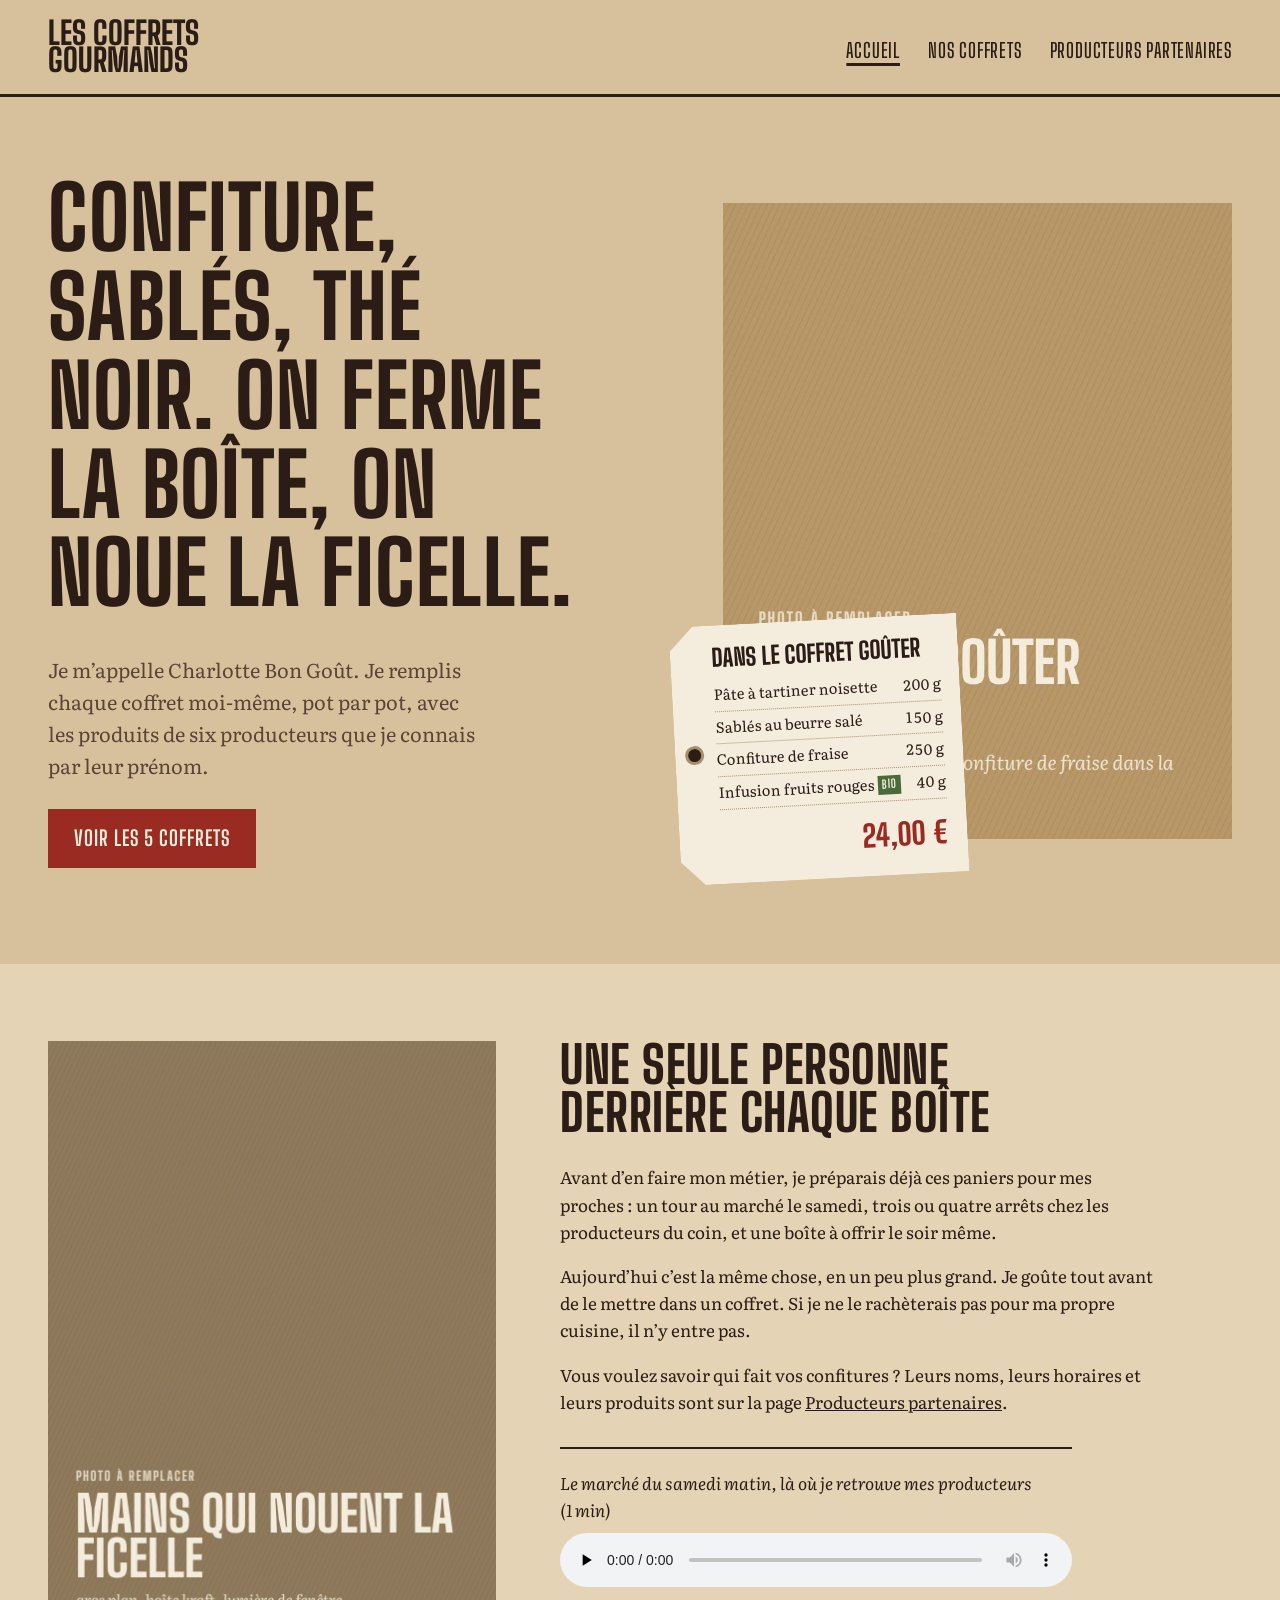
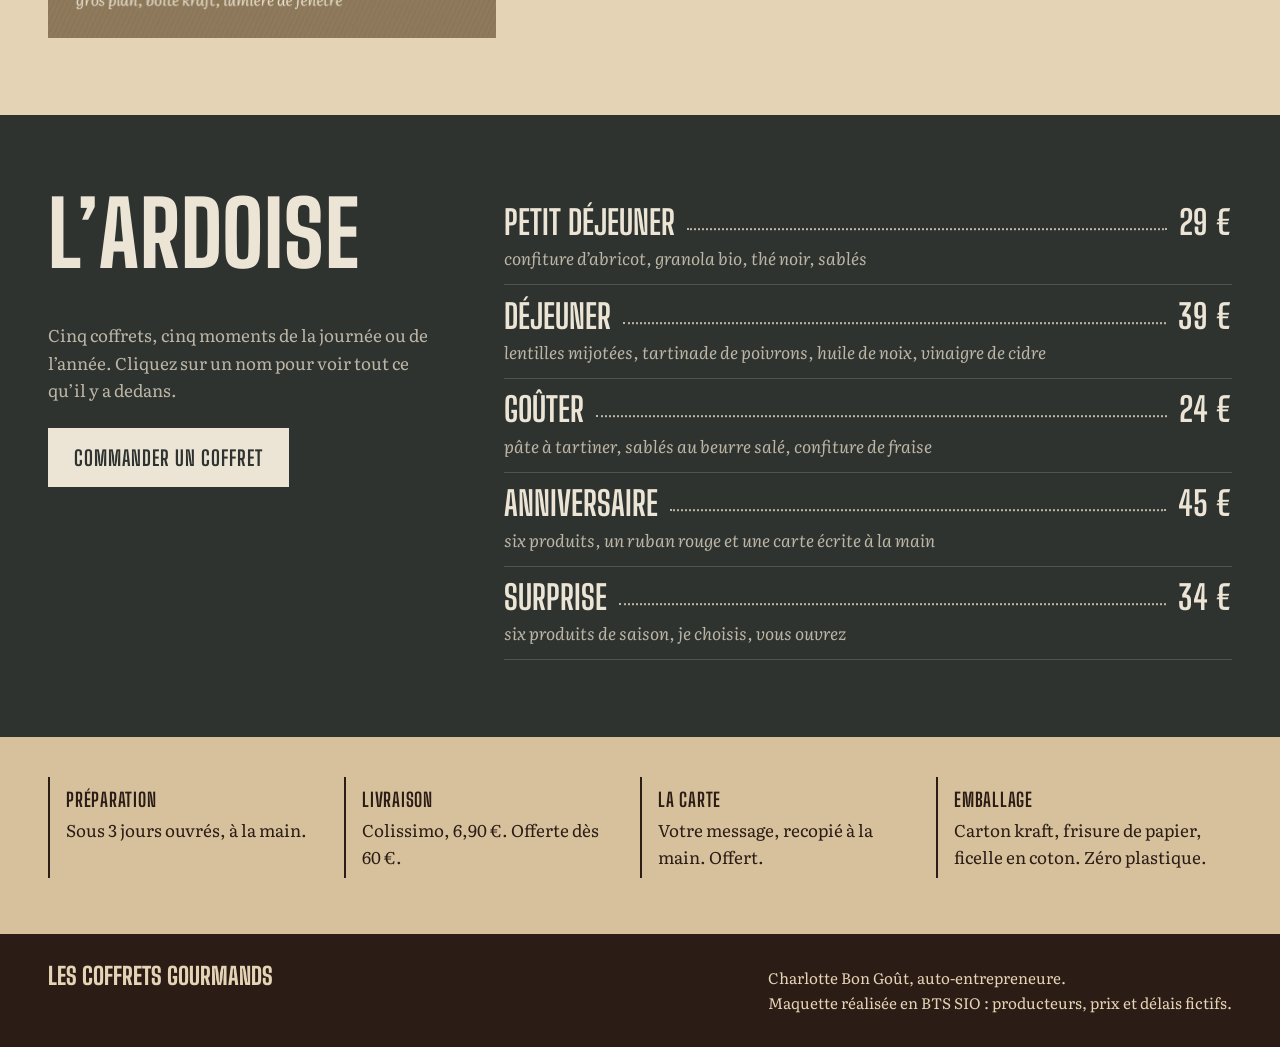
==== coffrets-gourmands/index.html @ 6fa6cd54 "Ajoute la maquette HTML/CSS des Coffrets Gourmands (mission 2) Trois pages (accueil, nos coffrets, p" ====
<!DOCTYPE html>
<html lang="fr">
<head>
  <meta charset="UTF-8">
  <meta name="viewport" content="width=device-width, initial-scale=1.0">
  <title>Les Coffrets Gourmands | Coffrets composés à la main par Charlotte Bon Goût</title>
  <meta name="description" content="Cinq coffrets gourmands composés à la main&nbsp;: confitures, sablés, pâtes à tartiner, huiles, épices et thés de producteurs locaux.">
  <link rel="preload" href="polices/big-shoulders-display.woff2" as="font" type="font/woff2" crossorigin>
  <link rel="stylesheet" href="style.css">
</head>
<body>

  <header class="entete">
    <a class="marque" href="index.html">Les Coffrets<br>Gourmands</a>
    <nav>
      <ul>
        <li><a href="index.html" aria-current="page">Accueil</a></li>
        <li><a href="coffrets.html">Nos coffrets</a></li>
        <li><a href="producteurs.html">Producteurs partenaires</a></li>
      </ul>
    </nav>
  </header>

  <main>

    <section class="ouverture">
      <div>
        <h1>Confiture, sablés, thé noir. On ferme la boîte, on noue la ficelle.</h1>
        <p class="chapo">Je m’appelle Charlotte Bon Goût. Je remplis chaque coffret moi-même, pot par pot, avec les produits de six producteurs que je connais par leur prénom.</p>
        <a class="bouton" href="coffrets.html">Voir les 5 coffrets</a>
      </div>

      <figure class="ouverture-photo">
        <img src="images/coffret-gouter.jpg" alt="Coffret Goûter ouvert&nbsp;: pot de pâte à tartiner, sachet de sablés et pot de confiture de fraise calés dans de la frisure de papier kraft">
        <aside class="etiquette">
          <p class="etiquette-titre">Dans le Coffret Goûter</p>
          <ul>
            <li><span>Pâte à tartiner noisette</span><span>200 g</span></li>
            <li><span>Sablés au beurre salé</span><span>150 g</span></li>
            <li><span>Confiture de fraise</span><span>250 g</span></li>
            <li><span>Infusion fruits rouges <abbr class="bio" title="issu de l’agriculture biologique">bio</abbr></span><span>40 g</span></li>
          </ul>
          <p class="etiquette-prix">24,00&nbsp;€</p>
        </aside>
      </figure>
    </section>

    <section class="charlotte">
      <img src="images/charlotte-ficelle.jpg" alt="Les mains de Charlotte nouant une ficelle en coton autour d’une boîte en carton kraft">
      <div>
        <h2>Une seule personne derrière chaque boîte</h2>
        <p>Avant d’en faire mon métier, je préparais déjà ces paniers pour mes proches&nbsp;: un tour au marché le samedi, trois ou quatre arrêts chez les producteurs du coin, et une boîte à offrir le soir même.</p>
        <p>Aujourd’hui c’est la même chose, en un peu plus grand. Je goûte tout avant de le mettre dans un coffret. Si je ne le rachèterais pas pour ma propre cuisine, il n’y entre pas.</p>
        <p>Vous voulez savoir qui fait vos confitures&nbsp;? Leurs noms, leurs horaires et leurs produits sont sur la page <a href="producteurs.html">Producteurs partenaires</a>.</p>

        <figure class="son">
          <figcaption>Le marché du samedi matin, là où je retrouve mes producteurs (1&nbsp;min)</figcaption>
          <audio controls preload="none">
            <source src="audio/marche-samedi.mp3" type="audio/mpeg">
            Votre navigateur ne peut pas lire ce son.
          </audio>
        </figure>
      </div>
    </section>

    <section class="ardoise">
      <div>
        <h2>L’ardoise</h2>
        <p class="ardoise-intro">Cinq coffrets, cinq moments de la journée ou de l’année. Cliquez sur un nom pour voir tout ce qu’il y a dedans.</p>
        <a class="bouton bouton-clair" href="coffrets.html#commander">Commander un coffret</a>
      </div>
      <ul class="carte-prix">
        <li>
          <a href="coffrets.html#petit-dejeuner">
            <span class="nom">Petit Déjeuner</span><span class="points"></span><span class="prix">29&nbsp;€</span>
            <span class="detail">confiture d’abricot, granola bio, thé noir, sablés</span>
          </a>
        </li>
        <li>
          <a href="coffrets.html#dejeuner">
            <span class="nom">Déjeuner</span><span class="points"></span><span class="prix">39&nbsp;€</span>
            <span class="detail">lentilles mijotées, tartinade de poivrons, huile de noix, vinaigre de cidre</span>
          </a>
        </li>
        <li>
          <a href="coffrets.html#gouter">
            <span class="nom">Goûter</span><span class="points"></span><span class="prix">24&nbsp;€</span>
            <span class="detail">pâte à tartiner, sablés au beurre salé, confiture de fraise</span>
          </a>
        </li>
        <li>
          <a href="coffrets.html#anniversaire">
            <span class="nom">Anniversaire</span><span class="points"></span><span class="prix">45&nbsp;€</span>
            <span class="detail">six produits, un ruban rouge et une carte écrite à la main</span>
          </a>
        </li>
        <li>
          <a href="coffrets.html#surprise">
            <span class="nom">Surprise</span><span class="points"></span><span class="prix">34&nbsp;€</span>
            <span class="detail">six produits de saison, je choisis, vous ouvrez</span>
          </a>
        </li>
      </ul>
    </section>

    <dl class="pratique">
      <div>
        <dt>Préparation</dt>
        <dd>Sous 3 jours ouvrés, à la main.</dd>
      </div>
      <div>
        <dt>Livraison</dt>
        <dd>Colissimo, 6,90&nbsp;€. Offerte dès 60&nbsp;€.</dd>
      </div>
      <div>
        <dt>La carte</dt>
        <dd>Votre message, recopié à la main. Offert.</dd>
      </div>
      <div>
        <dt>Emballage</dt>
        <dd>Carton kraft, frisure de papier, ficelle en coton. Zéro plastique.</dd>
      </div>
    </dl>

  </main>

  <footer class="pied">
    <a class="marque" href="index.html">Les Coffrets Gourmands</a>
    <p>Charlotte Bon Goût, auto-entrepreneure.<br>Maquette réalisée en BTS SIO&nbsp;: producteurs, prix et délais fictifs.</p>
  </footer>

</body>
</html>
---- coffrets-gourmands/style.css ----
/* Les Coffrets Gourmands - feuille de style commune aux 3 pages */

/* Polices hébergées dans le dossier polices/ (licence SIL OFL, libres) */
@font-face {
  font-family: "Big Shoulders Display";
  src: url("polices/big-shoulders-display.woff2") format("woff2");
  font-weight: 100 900;
  font-display: swap;
}

@font-face {
  font-family: "Literata";
  src: url("polices/literata.woff2") format("woff2");
  font-weight: 200 900;
  font-style: normal;
  font-display: swap;
}

@font-face {
  font-family: "Literata";
  src: url("polices/literata-italique.woff2") format("woff2");
  font-weight: 200 900;
  font-style: italic;
  font-display: swap;
}

:root {
  --kraft: #d7c19c;
  --kraft-clair: #e4d3b4;
  --papier: #f4ecdc;
  --encre: #2b1c15;
  --encre-douce: #5a4436;
  --cire: #9a2b22;
  --cire-fonce: #7a1f18;
  --ardoise: #2e3330;
  --craie: #ece5d6;
  --craie-douce: #bdb6a6;
  --laurier: #4b6a3a;
  --ficelle: #a88f6a;

  --police-titre: "Big Shoulders Display", "Arial Narrow", sans-serif;
  --police-texte: "Literata", Georgia, serif;

  --marge: clamp(1rem, 4vw, 3rem);
}

* {
  box-sizing: border-box;
}

body {
  margin: 0;
  background-color: var(--kraft);
  color: var(--encre);
  font-family: var(--police-texte);
  font-size: 1.0625rem;
  line-height: 1.6;
}

img,
video {
  display: block;
  max-width: 100%;
}

h1,
h2,
h3 {
  font-family: var(--police-titre);
  font-weight: 800;
  line-height: 0.95;
  text-transform: uppercase;
  letter-spacing: 0.01em;
  margin: 0 0 0.5em;
  text-wrap: balance;
}

h2 {
  font-size: clamp(2rem, 4vw, 3.2rem);
}

p {
  margin: 0 0 1em;
}

a {
  color: inherit;
}

:focus-visible {
  outline: 3px solid var(--encre);
  outline-offset: 3px;
}

.bio {
  display: inline-block;
  padding: 0 0.4em;
  background-color: var(--laurier);
  color: var(--papier);
  font-family: var(--police-titre);
  font-weight: 700;
  font-size: 0.8em;
  text-transform: uppercase;
  letter-spacing: 0.06em;
  text-decoration: none;
  vertical-align: 0.1em;
}

/* Boutons : rouge cire, réservé aux actions */

.bouton,
button {
  display: inline-block;
  padding: 0.85rem 1.6rem 0.75rem;
  border: none;
  background-color: var(--cire);
  color: var(--papier);
  font-family: var(--police-titre);
  font-weight: 700;
  font-size: 1.3rem;
  text-transform: uppercase;
  letter-spacing: 0.05em;
  text-decoration: none;
  cursor: pointer;
}

.bouton:hover,
button:hover {
  background-color: var(--cire-fonce);
}

/* En-tête et navigation */

.entete {
  display: flex;
  flex-wrap: wrap;
  justify-content: space-between;
  align-items: flex-end;
  gap: 1rem 2rem;
  padding: 1.25rem var(--marge);
  border-bottom: 3px solid var(--encre);
}

.marque {
  font-family: var(--police-titre);
  font-weight: 800;
  font-size: 2rem;
  line-height: 0.85;
  text-transform: uppercase;
  text-decoration: none;
}

.entete ul {
  display: flex;
  flex-wrap: wrap;
  gap: 0.5rem 1.75rem;
  margin: 0;
  padding: 0;
  list-style: none;
}

.entete nav a {
  font-family: var(--police-titre);
  font-weight: 600;
  font-size: 1.25rem;
  text-transform: uppercase;
  letter-spacing: 0.04em;
  display: inline-block;
  padding: 0.5rem 0;
  text-decoration: none;
  text-underline-offset: 5px;
  text-decoration-thickness: 3px;
}

.entete nav a:hover,
.entete nav a[aria-current="page"] {
  text-decoration-line: underline;
}

/* Accueil : ouverture */

.ouverture {
  display: grid;
  grid-template-columns: 1.2fr 1fr;
  gap: clamp(2rem, 5vw, 5rem);
  align-items: center;
  padding: clamp(2.5rem, 6vw, 5rem) var(--marge) clamp(4rem, 8vw, 6rem);
}

.ouverture h1 {
  font-size: clamp(3rem, 6.8vw, 6.4rem);
  line-height: 1.02;
  margin-bottom: 0.4em;
}

.chapo {
  max-width: 36ch;
  font-size: 1.25rem;
  color: var(--encre-douce);
  margin-bottom: 1.75rem;
}

.ouverture-photo {
  position: relative;
  margin: 0;
}

.ouverture-photo img {
  width: 100%;
  aspect-ratio: 4 / 5;
  object-fit: cover;
}

/* L'étiquette kraft : la liste réelle de ce qu'il y a dans la boîte */

.etiquette {
  position: absolute;
  left: -3rem;
  bottom: -2.5rem;
  width: 18rem;
  padding: 1.3rem 1.2rem 1rem 2.6rem;
  background-color: var(--papier);
  transform: rotate(-3deg);
  clip-path: polygon(1.5rem 0, 100% 0, 100% 100%, 1.5rem 100%, 0 calc(100% - 1.5rem), 0 1.5rem);
}

.etiquette::before {
  content: "";
  position: absolute;
  left: 0.8rem;
  top: 50%;
  width: 0.8rem;
  height: 0.8rem;
  border-radius: 50%;
  background-color: var(--encre);
  box-shadow: 0 0 0 3px var(--ficelle);
  transform: translateY(-50%);
}

.etiquette-titre {
  font-family: var(--police-titre);
  font-weight: 800;
  font-size: 1.5rem;
  text-transform: uppercase;
  line-height: 1;
  margin-bottom: 0.6rem;
}

.etiquette ul {
  margin: 0 0 0.6rem;
  padding: 0;
  list-style: none;
  font-size: 0.92rem;
}

.etiquette li,
.contenu li {
  display: flex;
  align-items: baseline;
  gap: 0.5rem;
  padding: 0.25rem 0;
  border-bottom: 1px dotted var(--ficelle);
}

.etiquette li span:last-child,
.contenu li span:last-child {
  margin-left: auto;
  white-space: nowrap;
  font-variant-numeric: tabular-nums;
}

.etiquette-prix {
  margin: 0;
  text-align: right;
  font-family: var(--police-titre);
  font-weight: 800;
  font-size: 1.9rem;
  color: var(--cire);
}

/* Accueil : Charlotte */

.charlotte {
  display: grid;
  grid-template-columns: minmax(14rem, 0.8fr) 1.2fr;
  gap: clamp(2rem, 5vw, 5rem);
  align-items: start;
  padding: clamp(3rem, 6vw, 5rem) var(--marge);
  background-color: var(--kraft-clair);
}

.charlotte img {
  width: 100%;
  aspect-ratio: 3 / 4;
  object-fit: cover;
}

.charlotte p {
  max-width: 60ch;
}

.son {
  margin: 2rem 0 0;
  padding-top: 1.25rem;
  border-top: 2px solid var(--encre);
  max-width: 32rem;
}

.son figcaption {
  font-style: italic;
  margin-bottom: 0.6rem;
}

.son audio {
  width: 100%;
}

/* Accueil : l'ardoise des prix */

.ardoise {
  display: grid;
  grid-template-columns: minmax(16rem, 0.7fr) 1.3fr;
  gap: 1rem clamp(2rem, 5vw, 5rem);
  align-items: start;
  padding: clamp(3rem, 6vw, 5rem) var(--marge);
  background-color: var(--ardoise);
  color: var(--craie);
}

.ardoise h2 {
  font-size: clamp(3rem, 7vw, 6rem);
}

.ardoise .bouton {
  margin-top: 0.5rem;
}

.ardoise :focus-visible {
  outline-color: var(--craie);
}

.ardoise-intro {
  max-width: 50ch;
  color: var(--craie-douce);
}

.carte-prix {
  margin: 0;
  padding: 0;
  list-style: none;
}

.carte-prix li {
  border-bottom: 1px solid rgba(236, 229, 214, 0.18);
}

.carte-prix a {
  display: grid;
  grid-template-columns: auto 1fr auto;
  align-items: baseline;
  gap: 0 0.75rem;
  padding: 0.9rem 0 0.8rem;
  text-decoration: none;
}

.carte-prix .nom,
.carte-prix .prix {
  font-family: var(--police-titre);
  font-weight: 700;
  font-size: clamp(1.5rem, 3vw, 2.1rem);
  text-transform: uppercase;
  line-height: 1;
}

.carte-prix .prix {
  color: var(--craie);
  font-variant-numeric: tabular-nums;
}

.carte-prix .points {
  border-bottom: 2px dotted var(--craie-douce);
  transform: translateY(-0.3rem);
}

.carte-prix .detail {
  grid-column: 1 / -1;
  margin-top: 0.3rem;
  font-style: italic;
  color: var(--craie-douce);
}

.carte-prix a:hover .nom {
  text-decoration: underline;
  text-decoration-thickness: 2px;
  text-underline-offset: 4px;
}

.bouton-clair {
  background-color: var(--craie);
  color: var(--ardoise);
}

.bouton-clair:hover {
  background-color: #fff;
}

/* Accueil : infos pratiques */

.pratique {
  display: grid;
  grid-template-columns: repeat(auto-fit, minmax(12rem, 1fr));
  gap: 0;
  margin: 0;
  padding: 2.5rem var(--marge);
}

.pratique div {
  padding: 0.5rem 1.5rem 0.5rem 0;
  border-left: 2px solid var(--encre);
  padding-left: 1rem;
  margin-bottom: 1rem;
}

.pratique dt {
  font-family: var(--police-titre);
  font-weight: 700;
  font-size: 1.2rem;
  text-transform: uppercase;
  letter-spacing: 0.04em;
}

.pratique dd {
  margin: 0;
}

/* Pages intérieures */

.intro-page {
  padding: clamp(2.5rem, 6vw, 4.5rem) var(--marge) 2rem;
}

.intro-page h1 {
  font-size: clamp(3.2rem, 9vw, 8rem);
  margin-bottom: 0.3em;
}

.intro-page p {
  max-width: 62ch;
  font-size: 1.15rem;
}

.intro-page + .tableau {
  padding-top: 1rem;
}

/* Nos coffrets : liste façon bon de colisage */

.liste-coffrets {
  padding: 0 var(--marge) 3rem;
}

.coffret {
  display: grid;
  grid-template-columns: 15rem 1fr 1.1fr;
  gap: 1.5rem clamp(1.5rem, 3vw, 3rem);
  align-items: start;
  padding: 2rem 0 2.25rem;
  border-top: 3px solid var(--encre);
  scroll-margin-top: 1rem;
}

.coffret img {
  width: 100%;
  aspect-ratio: 1;
  object-fit: cover;
}

.coffret h2 {
  font-size: clamp(2rem, 3.6vw, 3rem);
  margin-bottom: 0.35em;
}

.pour-qui {
  font-style: italic;
  color: var(--encre-douce);
}

.prix {
  font-family: var(--police-titre);
  font-weight: 800;
  font-size: 2.4rem;
  line-height: 1;
  color: var(--cire);
  font-variant-numeric: tabular-nums;
}

.contenu {
  margin: 0;
  padding: 0;
  list-style: none;
}

.contenu li {
  padding: 0.45rem 0;
}

.contenu .producteur {
  display: block;
  font-size: 0.85rem;
  color: var(--encre-douce);
}

.contenu li.hors-produit {
  font-style: italic;
  border-bottom: none;
}

/* Nos coffrets : vidéo */

.video {
  padding: clamp(3rem, 6vw, 5rem) var(--marge);
  background-color: var(--kraft-clair);
}

.video-cadre {
  display: grid;
  grid-template-columns: 2fr 1fr;
  gap: 2rem;
  align-items: end;
}

.video video {
  width: 100%;
  aspect-ratio: 16 / 9;
  background-color: var(--encre);
}

/* Tableaux */

.tableau {
  padding: clamp(3rem, 6vw, 4.5rem) var(--marge);
}

.defilement {
  overflow-x: auto;
}

table {
  width: 100%;
  min-width: 40rem;
  border-collapse: collapse;
  font-variant-numeric: tabular-nums;
}

caption {
  text-align: left;
  font-style: italic;
  margin-bottom: 1rem;
  color: var(--encre-douce);
}

th {
  font-family: var(--police-titre);
  font-weight: 700;
  font-size: 1.15rem;
  text-transform: uppercase;
  letter-spacing: 0.04em;
  text-align: left;
  vertical-align: bottom;
  padding: 0.6rem 1rem 0.6rem 0;
  border-bottom: 3px solid var(--encre);
}

td {
  padding: 0.85rem 1rem 0.85rem 0;
  border-bottom: 1px solid var(--ficelle);
  vertical-align: top;
}

tbody th {
  font-size: 1.35rem;
  line-height: 1.1;
  border-bottom: 1px solid var(--ficelle);
  vertical-align: top;
  padding-top: 0.85rem;
}

.nombre {
  text-align: right;
}

/* Nos coffrets : bon de commande */

.commande {
  padding: clamp(3rem, 6vw, 5rem) var(--marge);
  background-color: var(--encre);
}

.bon {
  max-width: 44rem;
  padding: clamp(1.5rem, 4vw, 2.75rem);
  background-color: var(--papier);
  border-top: 3px dashed var(--ficelle);
}

.bon h2 {
  margin-bottom: 0.3em;
}

.bon form {
  display: grid;
  grid-template-columns: 1fr 8rem;
  gap: 1.25rem 1.5rem;
  margin-top: 1.5rem;
}

.champ {
  display: flex;
  flex-direction: column;
}

.champ-large {
  grid-column: 1 / -1;
}

label {
  font-family: var(--police-titre);
  font-weight: 700;
  font-size: 1.1rem;
  text-transform: uppercase;
  letter-spacing: 0.04em;
  margin-bottom: 0.2rem;
}

input,
select,
textarea {
  padding: 0.45rem 0.2rem;
  border: none;
  border-bottom: 2px solid var(--encre);
  background-color: transparent;
  color: var(--encre);
  font-family: var(--police-texte);
  font-size: 1.05rem;
}

textarea {
  resize: vertical;
  border: 2px solid var(--encre);
  padding: 0.5rem;
}

.bon button {
  justify-self: start;
  grid-column: 1 / -1;
}

.note-bon {
  grid-column: 1 / -1;
  margin: 0;
  font-size: 0.9rem;
  color: var(--encre-douce);
}

/* Producteurs */

.atelier {
  display: grid;
  grid-template-columns: 1.3fr 1fr;
  gap: clamp(2rem, 5vw, 4rem);
  align-items: center;
  padding: clamp(3rem, 6vw, 5rem) var(--marge);
  background-color: var(--kraft-clair);
}

.atelier img {
  width: 100%;
  aspect-ratio: 3 / 2;
  object-fit: cover;
}

.atelier p {
  max-width: 55ch;
}

.chiffre {
  font-family: var(--police-titre);
  font-weight: 800;
  font-size: clamp(4rem, 10vw, 7.5rem);
  line-height: 0.85;
  color: var(--cire);
  margin-bottom: 0.2em;
}

/* Pied de page */

.pied {
  display: flex;
  flex-wrap: wrap;
  justify-content: space-between;
  gap: 1rem 2rem;
  padding: 2rem var(--marge);
  background-color: var(--encre);
  color: var(--kraft-clair);
  font-size: 0.95rem;
}

.pied :focus-visible {
  outline-color: var(--kraft-clair);
}

.pied p {
  margin: 0;
}

.pied .marque {
  font-size: 1.5rem;
}

/* Tablette et téléphone */

@media (max-width: 900px) {
  .coffret {
    grid-template-columns: 11rem 1fr;
  }

  .coffret .contenu {
    grid-column: 1 / -1;
  }

  .video-cadre {
    grid-template-columns: 1fr;
  }
}

@media (max-width: 720px) {
  .ouverture,
  .charlotte,
  .ardoise,
  .atelier {
    grid-template-columns: 1fr;
  }

  .etiquette {
    position: relative;
    left: auto;
    bottom: auto;
    width: auto;
    max-width: 20rem;
    margin: -3rem 0 0 1rem;
    transform: rotate(-2deg);
  }

  .charlotte img {
    aspect-ratio: 4 / 3;
  }

  .coffret {
    grid-template-columns: 1fr;
  }

  .coffret img {
    aspect-ratio: 3 / 2;
  }

  .bon form {
    grid-template-columns: 1fr;
  }
}
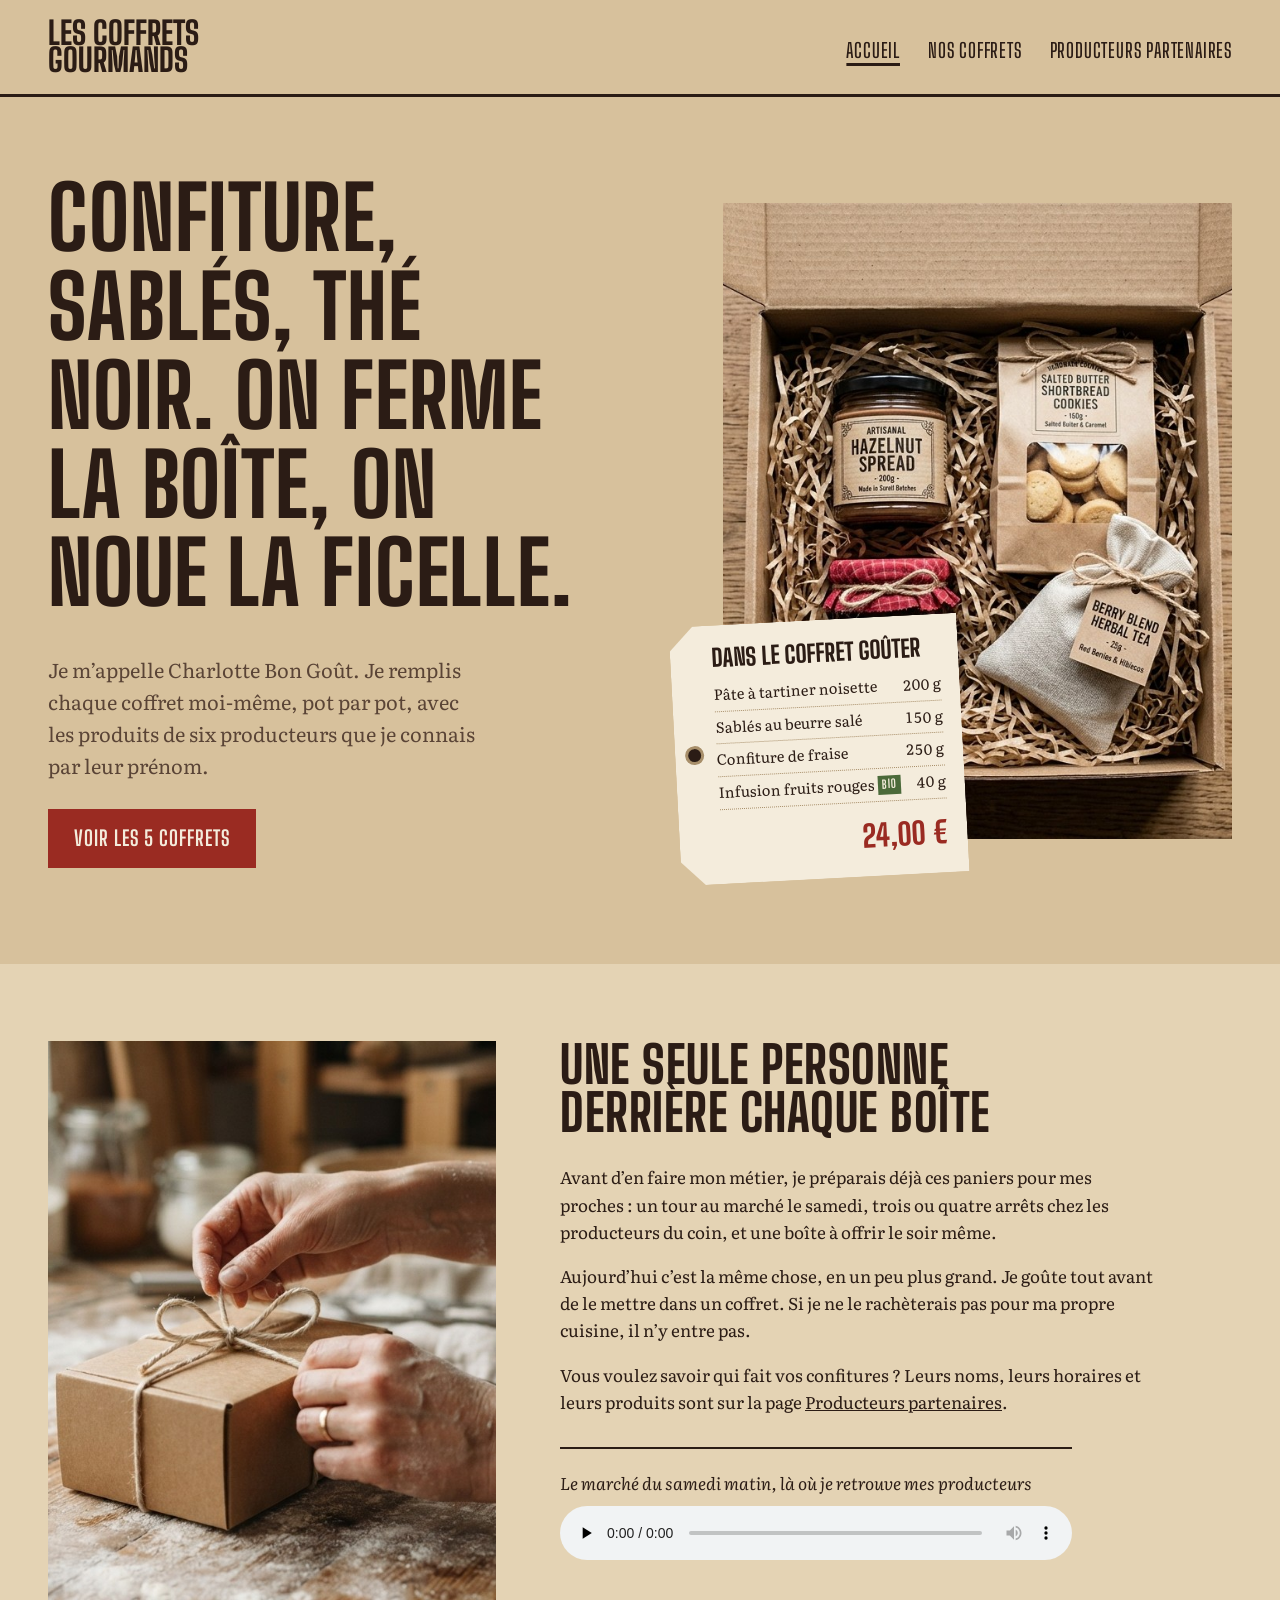
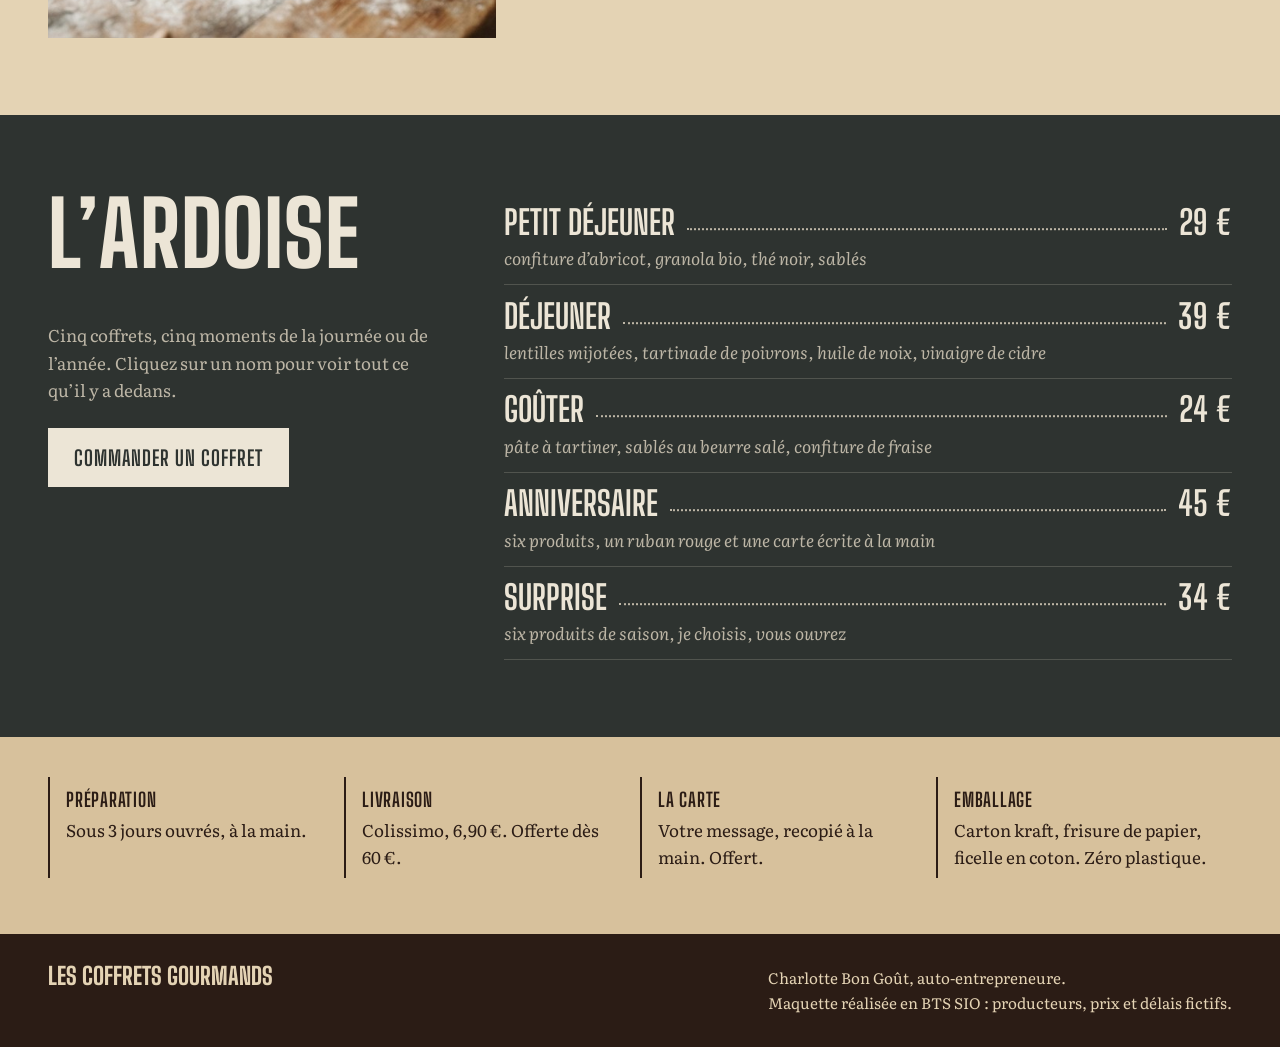
==== commit 55c1f479: "Ajoute l'ambiance sonore du marché sur l'accueil Son en boucle (Pixabay) et légendes audio/vidéo aju" ====
--- a/coffrets-gourmands/index.html
+++ b/coffrets-gourmands/index.html
@@ -54,8 +54,8 @@
         <p>Vous voulez savoir qui fait vos confitures&nbsp;? Leurs noms, leurs horaires et leurs produits sont sur la page <a href="producteurs.html">Producteurs partenaires</a>.</p>
 
         <figure class="son">
-          <figcaption>Le marché du samedi matin, là où je retrouve mes producteurs (1&nbsp;min)</figcaption>
-          <audio controls preload="none">
+          <figcaption>Le marché du samedi matin, là où je retrouve mes producteurs</figcaption>
+          <audio controls loop preload="none">
             <source src="audio/marche-samedi.mp3" type="audio/mpeg">
             Votre navigateur ne peut pas lire ce son.
           </audio>
--- a/coffrets-gourmands/style.css
+++ b/coffrets-gourmands/style.css
@@ -293,6 +293,7 @@
   width: 100%;
   aspect-ratio: 3 / 4;
   object-fit: cover;
+  object-position: 55% center;
 }
 
 .charlotte p {
